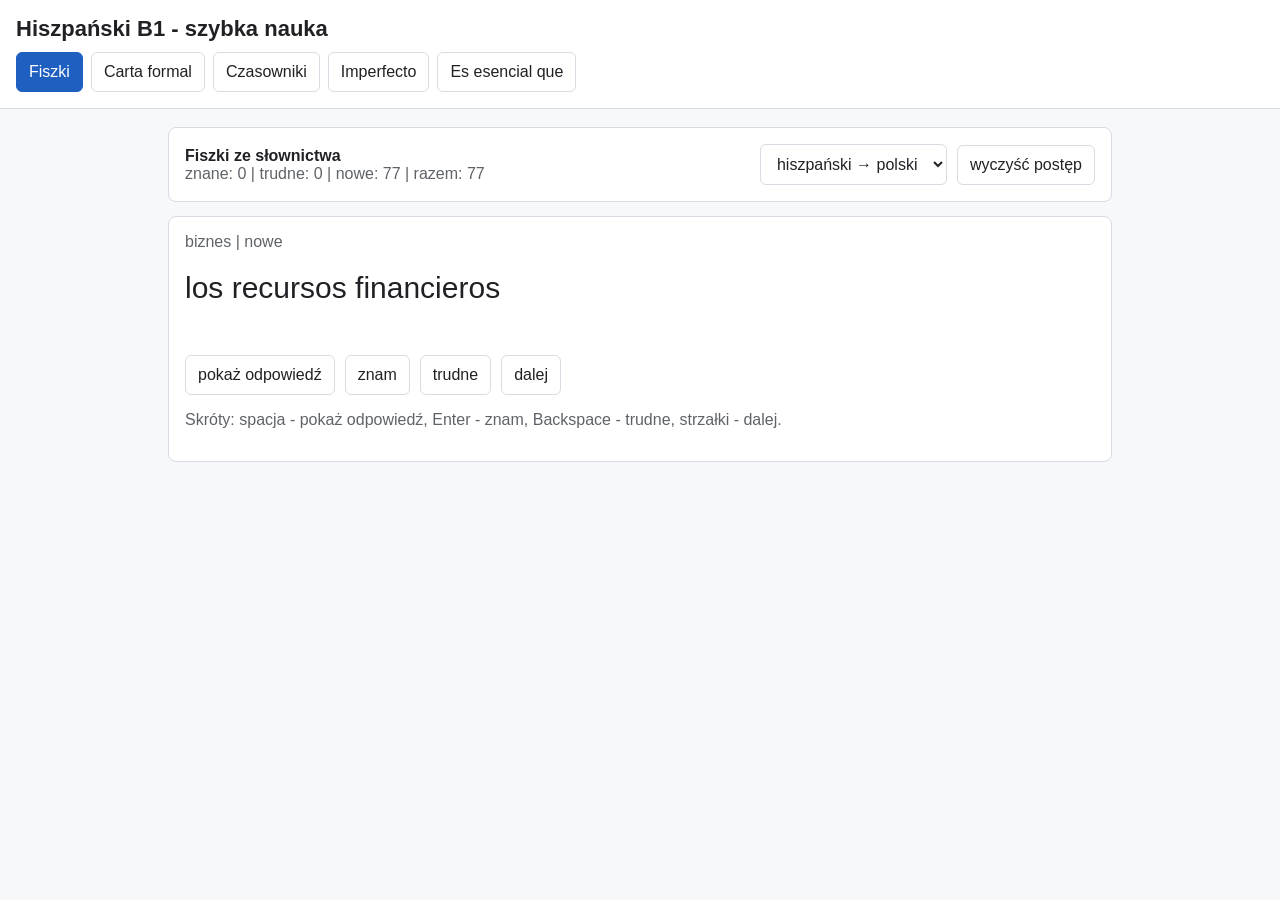
==== index.html @ cb94c02d "Add files via upload" ====
<!doctype html>
<html lang="pl">
<head>
  <meta charset="utf-8">
  <meta name="viewport" content="width=device-width, initial-scale=1">
  <title>Hiszpański B1 - nauka</title>
  <style>
    :root { color-scheme: light; --ink:#202124; --muted:#5f6368; --line:#d7dce2; --bg:#f7f8fa; --panel:#fff; --ok:#116b39; --bad:#9b1c1c; --accent:#1f5fbf; }
    * { box-sizing:border-box; }
    body { margin:0; font-family:Arial, sans-serif; color:var(--ink); background:var(--bg); }
    header { padding:16px; border-bottom:1px solid var(--line); background:var(--panel); position:sticky; top:0; z-index:2; }
    h1 { margin:0 0 10px; font-size:22px; }
    nav { display:flex; flex-wrap:wrap; gap:8px; }
    button, select { font:inherit; border:1px solid var(--line); background:#fff; color:var(--ink); border-radius:6px; padding:10px 12px; cursor:pointer; }
    button:hover { border-color:var(--accent); }
    button.active { background:var(--accent); border-color:var(--accent); color:#fff; }
    main { max-width:980px; margin:0 auto; padding:18px; }
    section { display:none; }
    section.active { display:block; }
    .box { background:var(--panel); border:1px solid var(--line); border-radius:8px; padding:16px; margin:0 0 14px; }
    .row { display:flex; flex-wrap:wrap; gap:10px; align-items:center; }
    .spread { display:flex; justify-content:space-between; gap:12px; align-items:center; }
    .muted { color:var(--muted); }
    .big { font-size:30px; line-height:1.25; margin:18px 0; }
    .answer { font-size:22px; color:var(--accent); min-height:30px; }
    .grid { display:grid; grid-template-columns:repeat(auto-fit,minmax(230px,1fr)); gap:12px; }
    .item { border:1px solid var(--line); border-radius:8px; padding:12px; background:#fff; }
    .item b { display:block; margin-bottom:6px; }
    .ok { color:var(--ok); font-weight:bold; }
    .bad { color:var(--bad); font-weight:bold; }
    .quiz-options { display:grid; gap:8px; margin:12px 0; }
    .quiz-options button { text-align:left; }
    table { width:100%; border-collapse:collapse; background:#fff; }
    th, td { border:1px solid var(--line); padding:9px; text-align:left; vertical-align:top; }
    th { background:#eef2f7; }
    input[type="text"] { width:100%; padding:11px; font:inherit; border:1px solid var(--line); border-radius:6px; }
    @media (max-width:600px) { main { padding:12px; } .big { font-size:24px; } .spread { display:block; } }
  </style>
</head>
<body>
  <header>
    <h1>Hiszpański B1 - szybka nauka</h1>
    <nav id="tabs"></nav>
  </header>

  <main>
    <section id="fiszki">
      <div class="box spread">
        <div>
          <b>Fiszki ze słownictwa</b>
          <div class="muted" id="flashStats"></div>
        </div>
        <div class="row">
          <select id="flashDirection">
            <option value="es-pl">hiszpański → polski</option>
            <option value="pl-es">polski → hiszpański</option>
          </select>
          <button id="resetFlash">wyczyść postęp</button>
        </div>
      </div>
      <div class="box">
        <div class="muted" id="flashTopic"></div>
        <div class="big" id="flashFront"></div>
        <div class="answer" id="flashBack"></div>
        <div class="row">
          <button id="showFlash">pokaż odpowiedź</button>
          <button id="knownFlash">znam</button>
          <button id="hardFlash">trudne</button>
          <button id="nextFlash">dalej</button>
        </div>
        <p class="muted">Skróty: spacja - pokaż odpowiedź, Enter - znam, Backspace - trudne, strzałki - dalej.</p>
      </div>
    </section>

    <section id="carta">
      <div class="box">
        <b>Carta formal</b>
        <p class="muted">Zwroty są podzielone według części listu. Najlepiej czytać je na głos i układać z nich własny list.</p>
      </div>
      <div id="letterPhrases" class="grid"></div>
    </section>

    <section id="czasowniki">
      <div class="box">
        <b>Czasowniki biznesowe</b>
        <p class="muted">Wpisz hiszpański czasownik do polskiego znaczenia albo po prostu przeglądaj listę.</p>
        <div class="row">
          <button id="verbNew">nowe pytanie</button>
          <button id="verbCheck">sprawdź</button>
        </div>
        <p id="verbPrompt" class="big"></p>
        <input id="verbInput" type="text" autocomplete="off" placeholder="wpisz po hiszpańsku">
        <p id="verbResult"></p>
      </div>
      <div id="verbList" class="grid"></div>
    </section>

    <section id="subjuntivo">
      <div class="box">
        <b>Imperfecto de subjuntivo</b>
        <p>Tworzenie: weź 3. osobę liczby mnogiej pretérito indefinido, odetnij <b>-ron</b> i dodaj końcówki.</p>
        <table>
          <tr><th>Typ</th><th>Końcówki</th><th>Przykład</th></tr>
          <tr><td>-ar</td><td>-ara, -aras, -ara, -áramos, -arais, -aran</td><td>aceptar → aceptara</td></tr>
          <tr><td>-er / -ir</td><td>-iera, -ieras, -iera, -iéramos, -ierais, -ieran</td><td>existir → existiera</td></tr>
          <tr><td>nieregularne</td><td>fuera, tuviera, pudiera, hubiera</td><td>ser/ir, tener, poder, haber</td></tr>
        </table>
      </div>
      <div class="box">
        <b>Mini-test</b>
        <p class="big" id="subQuestion"></p>
        <div class="quiz-options" id="subOptions"></div>
        <p id="subResult"></p>
        <button id="subNext">następne</button>
      </div>
    </section>

    <section id="esencial">
      <div class="box">
        <b>Zwroty typu „es esencial que...”</b>
        <p class="muted">Po tych zwrotach zwykle używasz subjuntivo, gdy mówisz o konkretnej osobie lub sytuacji.</p>
        <table>
          <tr><th>Zwrot</th><th>Znaczenie</th><th>Przykład</th></tr>
          <tr><td>Es fundamental que...</td><td>Kluczowe jest, aby...</td><td>Es fundamental que respetes los plazos.</td></tr>
          <tr><td>Es imprescindible que...</td><td>Niezbędne jest, aby...</td><td>Es imprescindible que enviemos el informe.</td></tr>
          <tr><td>Es esencial que...</td><td>Zasadnicze jest, aby...</td><td>Es esencial que escuches a la otra parte.</td></tr>
          <tr><td>Es conveniente que...</td><td>Wskazane jest, aby...</td><td>Es conveniente que compruebes la información.</td></tr>
          <tr><td>Es importante que...</td><td>Ważne jest, aby...</td><td>Es importante que te pongas en contacto.</td></tr>
          <tr><td>Es necesario que...</td><td>Konieczne jest, aby...</td><td>Es necesario que introduzcas tus datos.</td></tr>
        </table>
      </div>
      <div class="box">
        <b>Ćwiczenie</b>
        <p class="big" id="essQuestion"></p>
        <div class="quiz-options" id="essOptions"></div>
        <p id="essResult"></p>
        <button id="essNext">następne</button>
      </div>
    </section>
  </main>

  <script>
    const storeKey = "hiszpanski-b1-progress";
    const state = JSON.parse(localStorage.getItem(storeKey) || "{}");
    state.known ??= {};
    state.hard ??= {};
    state.scores ??= { subjuntivo: { ok: 0, all: 0 }, esencial: { ok: 0, all: 0 }, verbs: { ok: 0, all: 0 } };
    let flashIndex = 0, flashShown = false, verbCurrent = null, verbAnsweredOk = false, subCurrent = null, essCurrent = null;

    const tabs = [
      ["fiszki", "Fiszki"],
      ["carta", "Carta formal"],
      ["czasowniki", "Czasowniki"],
      ["subjuntivo", "Imperfecto"],
      ["esencial", "Es esencial que"]
    ];

    const vocab = [
      ["la acción", "akcja / udział", "finanse"], ["el banco", "bank", "finanse"], ["la bolsa", "giełda", "finanse"],
      ["la caja de ahorros", "kasa oszczędnościowa", "finanse"], ["el cambio", "wymiana walut / reszta", "finanse"],
      ["la cooperativa", "spółdzielnia", "finanse"], ["el crédito", "kredyt", "finanse"], ["la donación", "darowizna", "finanse"],
      ["la entidad de crédito", "instytucja kredytowa", "finanse"], ["la financiación", "finansowanie", "finanse"],
      ["el fondo de acciones", "fundusz akcyjny", "finanse"], ["el fondo de inversión", "fundusz inwestycyjny", "finanse"],
      ["la fundación", "fundacja", "finanse"], ["la herencia", "spadek", "finanse"], ["la inversión", "inwestycja", "finanse"],
      ["el microcrédito", "mikrokredyt", "finanse"], ["el patrocinio", "sponsoring / patronat", "finanse"],
      ["la plataforma de inversión", "platforma inwestycyjna", "finanse"], ["el préstamo", "pożyczka", "finanse"],
      ["la subvención", "dotacja / subwencja", "finanse"], ["el aval", "poręczenie / gwarancja", "bank"],
      ["el código BIC", "kod BIC", "bank"], ["el código IBAN", "kod IBAN", "bank"], ["la cuenta", "konto / rachunek", "bank"],
      ["la cuenta corriente", "rachunek bieżący", "bank"], ["el depósito", "depozyt / lokata", "bank"],
      ["el dividendo", "dywidenda", "bank"], ["el extracto de cuenta", "wyciąg z konta", "bank"],
      ["la garantía", "gwarancja", "bank"], ["el importe", "kwota / suma", "bank"], ["el interés", "odsetki / oprocentowanie", "bank"],
      ["la moneda", "waluta / moneta", "bank"], ["el número de cuenta", "numer konta", "bank"], ["el tipo de interés", "stopa procentowa", "bank"],
      ["la transacción comercial", "transakcja handlowa", "bank"], ["la transferencia bancaria", "przelew bankowy", "bank"],
      ["a corto plazo", "krótkoterminowo", "biznes"], ["a largo plazo", "długoterminowo", "biznes"],
      ["el acreedor", "wierzyciel", "biznes"], ["el balance", "bilans", "biznes"], ["los beneficios", "zyski / korzyści", "biznes"],
      ["el cálculo", "kalkulacja / obliczenie", "biznes"], ["el capital", "kapitał", "biznes"], ["la contabilidad", "księgowość", "biznes"],
      ["las cuentas anuales", "roczne sprawozdanie finansowe", "biznes"], ["la deuda", "dług", "biznes"],
      ["la facturación", "fakturowanie / obrót", "biznes"], ["las ganancias", "zyski / dochody", "biznes"],
      ["los gastos", "wydatki / koszty", "biznes"], ["la gestión financiera", "zarządzanie finansami", "biznes"],
      ["el impuesto", "podatek", "biznes"], ["los ingresos", "przychody / wpływy", "biznes"], ["las pérdidas", "straty", "biznes"],
      ["el plan de negocio", "biznesplan", "biznes"], ["el presupuesto", "budżet", "biznes"], ["los recursos financieros", "zasoby finansowe", "biznes"],
      ["el acuerdo", "porozumienie / umowa", "negocjacje"], ["el proveedor", "dostawca", "negocjacje"],
      ["el precio por unidad", "cena za sztukę", "negocjacje"], ["los plazos de entrega", "terminy dostawy", "negocjacje"],
      ["las condiciones de pago", "warunki płatności", "negocjacje"], ["el descuento", "zniżka / rabat", "negocjacje"],
      ["el pedido", "zamówienie", "negocjacje"], ["la mercancía", "towar", "negocjacje"], ["el rango", "ranga / stanowisko", "spotkania"],
      ["el estatus", "status / pozycja", "spotkania"], ["el intérprete", "tłumacz ustny", "spotkania"], ["burocrático", "biurokratyczny", "spotkania"],
      ["interrumpir", "przerywać", "spotkania"], ["la plantilla", "zespół pracowników", "firma"], ["la sucursal", "oddział firmy", "firma"],
      ["el atuendo", "strój", "firma"], ["la jerarquía", "hierarchia", "firma"], ["la maquinaria", "maszyny", "firma"],
      ["trato hecho", "umowa stoi", "zwroty"], ["estar al día", "być na bieżąco", "zwroty"], ["esto no me convence", "to mnie nie przekonuje", "zwroty"]
    ];

    const letter = {
      "Saludos": [
        ["Estimado/a Sr./Sra. [Apellido]:", "Szanowny Panie / Szanowna Pani..."],
        ["A la atención del Director de Finanzas:", "Do wiadomości Dyrektora Finansowego..."],
        ["Muy señor mío / Muy señora mía:", "Bardzo formalne rozpoczęcie"]
      ],
      "Motivo": [
        ["Nos dirigimos a usted con el fin de...", "Zwracamy się w celu..."],
        ["Le escribo para solicitar información sobre...", "Piszę, aby poprosić o informacje o..."],
        ["En respuesta a su carta del...", "W odpowiedzi na Państwa list z..."],
        ["El motivo de esta carta es presentar nuestro plan de negocio...", "Powodem listu jest przedstawienie biznesplanu..."]
      ],
      "Cuerpo": [
        ["Estamos interesados en invertir en su plataforma...", "Jesteśmy zainteresowani inwestowaniem w Państwa platformę..."],
        ["Les informamos que el tipo de interés ha cambiado...", "Informujemy, że stopa procentowa uległa zmianie..."],
        ["Adjuntamos el balance general y las cuentas anuales...", "Załączamy bilans i roczne sprawozdanie..."],
        ["Quisiéramos solicitar un préstamo a largo plazo...", "Chcielibyśmy wnioskować o pożyczkę długoterminową..."]
      ],
      "Peticiones": [
        ["Agradecemos de antemano su atención y tiempo.", "Z góry dziękujemy za uwagę i czas."],
        ["Le ruego que me envíe el extracto de cuenta lo antes posible.", "Proszę o szybkie przesłanie wyciągu z konta."],
        ["Quedamos a su entera disposición para cualquier aclaración.", "Pozostajemy do dyspozycji w razie pytań."]
      ],
      "Despedidas": [
        ["Atentamente,", "Z poważaniem,"],
        ["Le saluda atentamente,", "Z poważaniem, bardziej osobiste"],
        ["Reciba un cordial saludo,", "Serdeczne formalne pozdrowienie"]
      ]
    };

    const verbs = [
      ["administrar", "zarządzać"], ["organizar", "organizować"], ["gestionar", "załatwiać / zarządzać"],
      ["dirigir", "kierować"], ["planificar", "planować"], ["controlar", "kontrolować"], ["coordinar", "koordynować"],
      ["desarrollar", "rozwijać"], ["mejorar", "poprawiać"], ["solucionar", "rozwiązywać"], ["resolver", "rozwiązywać"],
      ["negociar", "negocjować"], ["vender", "sprzedawać"], ["comprar", "kupować"], ["firmar", "podpisywać"],
      ["acordar", "uzgadniać"], ["ofrecer", "oferować"], ["aceptar", "akceptować"], ["rechazar", "odrzucać"],
      ["discutir", "dyskutować / kłócić się"], ["pactar", "zawierać układ"], ["invertir", "inwestować"],
      ["financiar", "finansować"], ["facturar", "fakturować / osiągać obrót"], ["pagar", "płacić"], ["cobrar", "pobierać opłatę"],
      ["calcular", "obliczać"], ["presupuestar", "ujmować w budżecie"], ["gastar", "wydawać"], ["ganar", "zarabiać / zyskiwać"],
      ["perder", "tracić"], ["comunicar", "komunikować"], ["informar", "informować"], ["solicitar", "wnioskować / prosić formalnie"],
      ["presentar", "prezentować"], ["atender", "obsługiwać / zajmować się"], ["colaborar", "współpracować"],
      ["contactar", "kontaktować się"], ["convocar", "zwoływać"], ["avisar", "powiadamiać"], ["proponer", "proponować"],
      ["trabajar", "pracować"], ["cumplir", "spełniać / dotrzymywać"], ["entregar", "dostarczać"], ["enviar", "wysyłać"],
      ["remitir", "wysyłać formalnie"], ["recibir", "otrzymywać"], ["adjuntar", "załączać"], ["archivar", "archiwizować"],
      ["revisar", "sprawdzać"], ["aprobar", "zatwierdzać"], ["encargarse de", "zajmować się"]
    ];

    const subQuiz = [
      ["Me sorprendió que ellos ______ tan hospitalarios.", ["eran", "fueran", "son"], 1],
      ["Esperé que me ______ la documentación.", ["envían", "enviaran", "enviaban"], 1],
      ["Era importante que nosotros ______ más tiempo.", ["tuviéramos", "tenemos", "tendríamos"], 0],
      ["Me molestaba que mis vecinos ______ ruido por la noche.", ["hacen", "hicieran", "harán"], 1],
      ["Ojalá yo ______ en México.", ["nacía", "naciera", "nazco"], 1],
      ["Deseaba que mis compañeros ______ en mí.", ["confiaran", "confían", "confiaron"], 0],
      ["Me molestó que mi vecino ______ la música tan alta anoche.", ["escuchara", "escuche", "escuchaba"], 0],
      ["No me gustó que el jefe ______ de la sala.", ["salga", "saliera", "salió"], 1],
      ["Me pareció muy bien que ______ una cita con el gerente.", ["proponen", "propusieran", "propondrían"], 1],
      ["Nunca pensé que los clientes le ______ tanta importancia.", ["dieran", "darían", "den"], 0]
    ];

    const essQuiz = [
      ["Es esencial que tú ______ a la otra parte.", ["escuchas", "escuchar", "escuches"], 2],
      ["Es necesario que ______ tus datos online.", ["introduces", "introduzcas", "introducir"], 1],
      ["Es importante que ______ la información antes de enviarla.", ["compruebes", "compruebas", "comprobarás"], 0],
      ["Lo mejor es que ______ en contacto con Ana María.", ["te pongas", "te pones", "ponerte"], 0],
      ["Es esencial que ______ el código correcto.", ["utilizas", "utilices", "utilizarás"], 1],
      ["Deseamos que el curso ______ de tu agrado.", ["es", "sea", "será"], 1],
      ["No pienso que ______ una persona dura.", ["soy", "eres", "sea"], 2],
      ["Lo mejor es que te ______ a nuestra agencia.", ["diriges", "dirigir", "dirijas"], 2]
    ];

    function save() { localStorage.setItem(storeKey, JSON.stringify(state)); }
    function pick(arr) { return arr[Math.floor(Math.random() * arr.length)]; }
    function norm(txt) { return txt.trim().toLowerCase().normalize("NFD").replace(/[\u0300-\u036f]/g, ""); }

    function activate(id) {
      document.querySelectorAll("section").forEach(s => s.classList.toggle("active", s.id === id));
      document.querySelectorAll("nav button").forEach(b => b.classList.toggle("active", b.dataset.tab === id));
      state.lastTab = id; save();
    }

    function renderTabs() {
      const nav = document.getElementById("tabs");
      tabs.forEach(([id, label]) => {
        const btn = document.createElement("button");
        btn.textContent = label;
        btn.dataset.tab = id;
        btn.onclick = () => activate(id);
        nav.appendChild(btn);
      });
      activate(state.lastTab || "fiszki");
    }

    function updateFlashStats() {
      const known = Object.keys(state.known).length;
      const hard = Object.keys(state.hard).length;
      const left = Math.max(vocab.length - known - hard, 0);
      document.getElementById("flashStats").textContent = `znane: ${known} | trudne: ${hard} | nowe: ${left} | razem: ${vocab.length}`;
    }

    function nextFlash(preferHard = true) {
      const hardIds = Object.keys(state.hard).map(Number);
      const newIds = vocab.map((_, i) => i).filter(i => !state.known[i] && !state.hard[i]);
      if (preferHard && hardIds.length && Math.random() < 0.7) {
        flashIndex = pick(hardIds);
      } else if (newIds.length) {
        flashIndex = pick(newIds);
      } else if (hardIds.length) {
        flashIndex = pick(hardIds);
      } else {
        flashIndex = Math.floor(Math.random() * vocab.length);
      }
      flashShown = false;
      renderFlash();
    }

    function renderFlash() {
      const dir = document.getElementById("flashDirection").value;
      const [es, pl, topic] = vocab[flashIndex];
      const status = state.known[flashIndex] ? "znane" : state.hard[flashIndex] ? "trudne" : "nowe";
      document.getElementById("flashTopic").textContent = `${topic} | ${status}`;
      document.getElementById("flashFront").textContent = dir === "es-pl" ? es : pl;
      document.getElementById("flashBack").textContent = flashShown ? (dir === "es-pl" ? pl : es) : "";
      updateFlashStats();
    }

    function renderLetter() {
      const wrap = document.getElementById("letterPhrases");
      Object.entries(letter).forEach(([title, rows]) => {
        const box = document.createElement("div");
        box.className = "item";
        box.innerHTML = `<b>${title}</b>` + rows.map(r => `<p><b>${r[0]}</b><span class="muted">${r[1]}</span></p>`).join("");
        wrap.appendChild(box);
      });
    }

    function newVerb() {
      verbCurrent = pick(verbs);
      verbAnsweredOk = false;
      document.getElementById("verbPrompt").textContent = verbCurrent[1];
      document.getElementById("verbInput").value = "";
      document.getElementById("verbResult").textContent = "";
      document.getElementById("verbInput").focus();
    }

    function checkVerb() {
      const ok = norm(document.getElementById("verbInput").value) === norm(verbCurrent[0]);
      state.scores.verbs.all++;
      if (ok) state.scores.verbs.ok++;
      verbAnsweredOk = ok;
      document.getElementById("verbResult").innerHTML = ok ? `<span class="ok">dobrze</span>` : `<span class="bad">nie tym razem</span> - poprawnie: <b>${verbCurrent[0]}</b>`;
      save();
    }

    function renderVerbs() {
      document.getElementById("verbList").innerHTML = verbs.map(v => `<div class="item"><b>${v[0]}</b><span class="muted">${v[1]}</span></div>`).join("");
      newVerb();
    }

    function renderQuiz(target, data, scoreName) {
      const current = pick(data);
      if (scoreName === "subjuntivo") subCurrent = current; else essCurrent = current;
      document.getElementById(target + "Question").textContent = current[0];
      document.getElementById(target + "Result").textContent = "";
      const options = document.getElementById(target + "Options");
      options.innerHTML = "";
      current[1].forEach((txt, i) => {
        const btn = document.createElement("button");
        btn.textContent = txt;
        btn.onclick = () => answerQuiz(target, scoreName, current, i);
        options.appendChild(btn);
      });
    }

    function answerQuiz(target, scoreName, current, i) {
          const ok = i === current[2];
          state.scores[scoreName].all++;
          if (ok) state.scores[scoreName].ok++;
          document.getElementById(target + "Result").innerHTML = ok
            ? `<span class="ok">dobrze</span> (${state.scores[scoreName].ok}/${state.scores[scoreName].all})`
            : `<span class="bad">źle</span> - poprawnie: <b>${current[1][current[2]]}</b> (${state.scores[scoreName].ok}/${state.scores[scoreName].all})`;
          save();
    }

    document.getElementById("showFlash").onclick = () => { flashShown = true; renderFlash(); };
    document.getElementById("knownFlash").onclick = () => { state.known[flashIndex] = true; delete state.hard[flashIndex]; save(); nextFlash(); };
    document.getElementById("hardFlash").onclick = () => { state.hard[flashIndex] = true; delete state.known[flashIndex]; save(); nextFlash(false); };
    document.getElementById("nextFlash").onclick = () => nextFlash();
    document.getElementById("flashDirection").onchange = renderFlash;
    document.getElementById("resetFlash").onclick = () => { state.known = {}; state.hard = {}; save(); renderFlash(); };
    document.addEventListener("keydown", e => {
      if (document.querySelector("section.active")?.id !== "fiszki") return;
      if (["INPUT", "TEXTAREA", "SELECT"].includes(document.activeElement?.tagName)) return;
      if (e.key === " ") { e.preventDefault(); flashShown = true; renderFlash(); }
      if (e.key === "Enter") { e.preventDefault(); state.known[flashIndex] = true; delete state.hard[flashIndex]; save(); nextFlash(); }
      if (e.key === "Backspace") { e.preventDefault(); state.hard[flashIndex] = true; delete state.known[flashIndex]; save(); nextFlash(false); }
      if (e.key === "ArrowRight" || e.key === "ArrowLeft" || e.key === "ArrowUp" || e.key === "ArrowDown") { e.preventDefault(); nextFlash(); }
    });
    document.getElementById("verbNew").onclick = newVerb;
    document.getElementById("verbCheck").onclick = checkVerb;
    document.getElementById("verbInput").onkeydown = e => {
      if (e.key !== "Enter") return;
      e.preventDefault();
      if (verbAnsweredOk) newVerb(); else checkVerb();
    };
    document.addEventListener("keydown", e => {
      if (["INPUT", "TEXTAREA", "SELECT"].includes(document.activeElement?.tagName)) return;
      const active = document.querySelector("section.active")?.id;
      if (active === "czasowniki" && e.key === "Enter") { e.preventDefault(); verbAnsweredOk ? newVerb() : checkVerb(); }
      if (active === "subjuntivo") {
        if (["1", "2", "3"].includes(e.key)) { e.preventDefault(); answerQuiz("sub", "subjuntivo", subCurrent, Number(e.key) - 1); }
        if (e.key === "Enter" || e.key.startsWith("Arrow")) { e.preventDefault(); renderQuiz("sub", subQuiz, "subjuntivo"); }
      }
      if (active === "esencial") {
        if (["1", "2", "3"].includes(e.key)) { e.preventDefault(); answerQuiz("ess", "esencial", essCurrent, Number(e.key) - 1); }
        if (e.key === "Enter" || e.key.startsWith("Arrow")) { e.preventDefault(); renderQuiz("ess", essQuiz, "esencial"); }
      }
    });
    document.getElementById("subNext").onclick = () => renderQuiz("sub", subQuiz, "subjuntivo");
    document.getElementById("essNext").onclick = () => renderQuiz("ess", essQuiz, "esencial");

    renderTabs();
    renderLetter();
    renderVerbs();
    nextFlash(false);
    renderQuiz("sub", subQuiz, "subjuntivo");
    renderQuiz("ess", essQuiz, "esencial");
  </script>
</body>
</html>
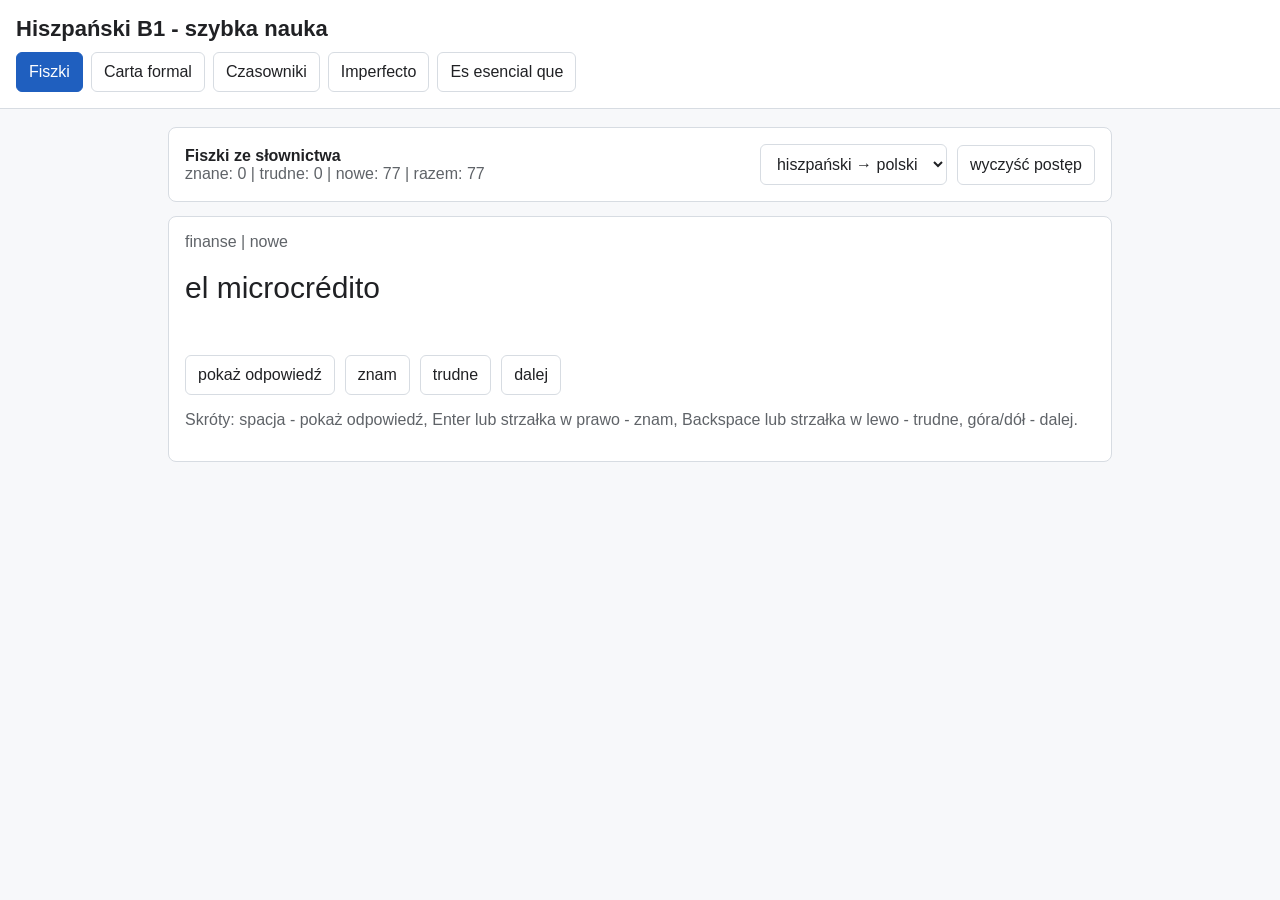
==== commit b9edc236: "Update keyboard shortcuts and verb handling logic" ====
--- a/index.html
+++ b/index.html
@@ -68,7 +68,7 @@
           <button id="hardFlash">trudne</button>
           <button id="nextFlash">dalej</button>
         </div>
-        <p class="muted">Skróty: spacja - pokaż odpowiedź, Enter - znam, Backspace - trudne, strzałki - dalej.</p>
+        <p class="muted">Skróty: spacja - pokaż odpowiedź, Enter lub strzałka w prawo - znam, Backspace lub strzałka w lewo - trudne, góra/dół - dalej.</p>
       </div>
     </section>
 
@@ -145,7 +145,7 @@
     state.known ??= {};
     state.hard ??= {};
     state.scores ??= { subjuntivo: { ok: 0, all: 0 }, esencial: { ok: 0, all: 0 }, verbs: { ok: 0, all: 0 } };
-    let flashIndex = 0, flashShown = false, verbCurrent = null, verbAnsweredOk = false, subCurrent = null, essCurrent = null;
+    let flashIndex = 0, flashShown = false, verbCurrent = null, verbDirection = "pl-es", verbAnsweredOk = false, subCurrent = null, essCurrent = null;
 
     const tabs = [
       ["fiszki", "Fiszki"],
@@ -327,19 +327,30 @@
 
     function newVerb() {
       verbCurrent = pick(verbs);
+      verbDirection = Math.random() < 0.5 ? "pl-es" : "es-pl";
       verbAnsweredOk = false;
-      document.getElementById("verbPrompt").textContent = verbCurrent[1];
+      document.getElementById("verbPrompt").textContent = verbDirection === "pl-es" ? verbCurrent[1] : verbCurrent[0];
       document.getElementById("verbInput").value = "";
+      document.getElementById("verbInput").placeholder = verbDirection === "pl-es" ? "wpisz po hiszpańsku" : "wpisz po polsku";
       document.getElementById("verbResult").textContent = "";
       document.getElementById("verbInput").focus();
     }
 
+    function matchesAnswer(input, answer) {
+      const value = norm(input);
+      return answer.split("/").some(part => {
+        const expected = norm(part);
+        return value === expected || value.includes(expected) || expected.includes(value);
+      });
+    }
+
     function checkVerb() {
-      const ok = norm(document.getElementById("verbInput").value) === norm(verbCurrent[0]);
+      const expected = verbDirection === "pl-es" ? verbCurrent[0] : verbCurrent[1];
+      const ok = matchesAnswer(document.getElementById("verbInput").value, expected);
       state.scores.verbs.all++;
       if (ok) state.scores.verbs.ok++;
       verbAnsweredOk = ok;
-      document.getElementById("verbResult").innerHTML = ok ? `<span class="ok">dobrze</span>` : `<span class="bad">nie tym razem</span> - poprawnie: <b>${verbCurrent[0]}</b>`;
+      document.getElementById("verbResult").innerHTML = ok ? `<span class="ok">dobrze</span>` : `<span class="bad">nie tym razem</span> - poprawnie: <b>${expected}</b>`;
       save();
     }
 
@@ -383,9 +394,9 @@
       if (document.querySelector("section.active")?.id !== "fiszki") return;
       if (["INPUT", "TEXTAREA", "SELECT"].includes(document.activeElement?.tagName)) return;
       if (e.key === " ") { e.preventDefault(); flashShown = true; renderFlash(); }
-      if (e.key === "Enter") { e.preventDefault(); state.known[flashIndex] = true; delete state.hard[flashIndex]; save(); nextFlash(); }
-      if (e.key === "Backspace") { e.preventDefault(); state.hard[flashIndex] = true; delete state.known[flashIndex]; save(); nextFlash(false); }
-      if (e.key === "ArrowRight" || e.key === "ArrowLeft" || e.key === "ArrowUp" || e.key === "ArrowDown") { e.preventDefault(); nextFlash(); }
+      if (e.key === "Enter" || e.key === "ArrowRight") { e.preventDefault(); state.known[flashIndex] = true; delete state.hard[flashIndex]; save(); nextFlash(); }
+      if (e.key === "Backspace" || e.key === "ArrowLeft") { e.preventDefault(); state.hard[flashIndex] = true; delete state.known[flashIndex]; save(); nextFlash(false); }
+      if (e.key === "ArrowUp" || e.key === "ArrowDown") { e.preventDefault(); nextFlash(); }
     });
     document.getElementById("verbNew").onclick = newVerb;
     document.getElementById("verbCheck").onclick = checkVerb;
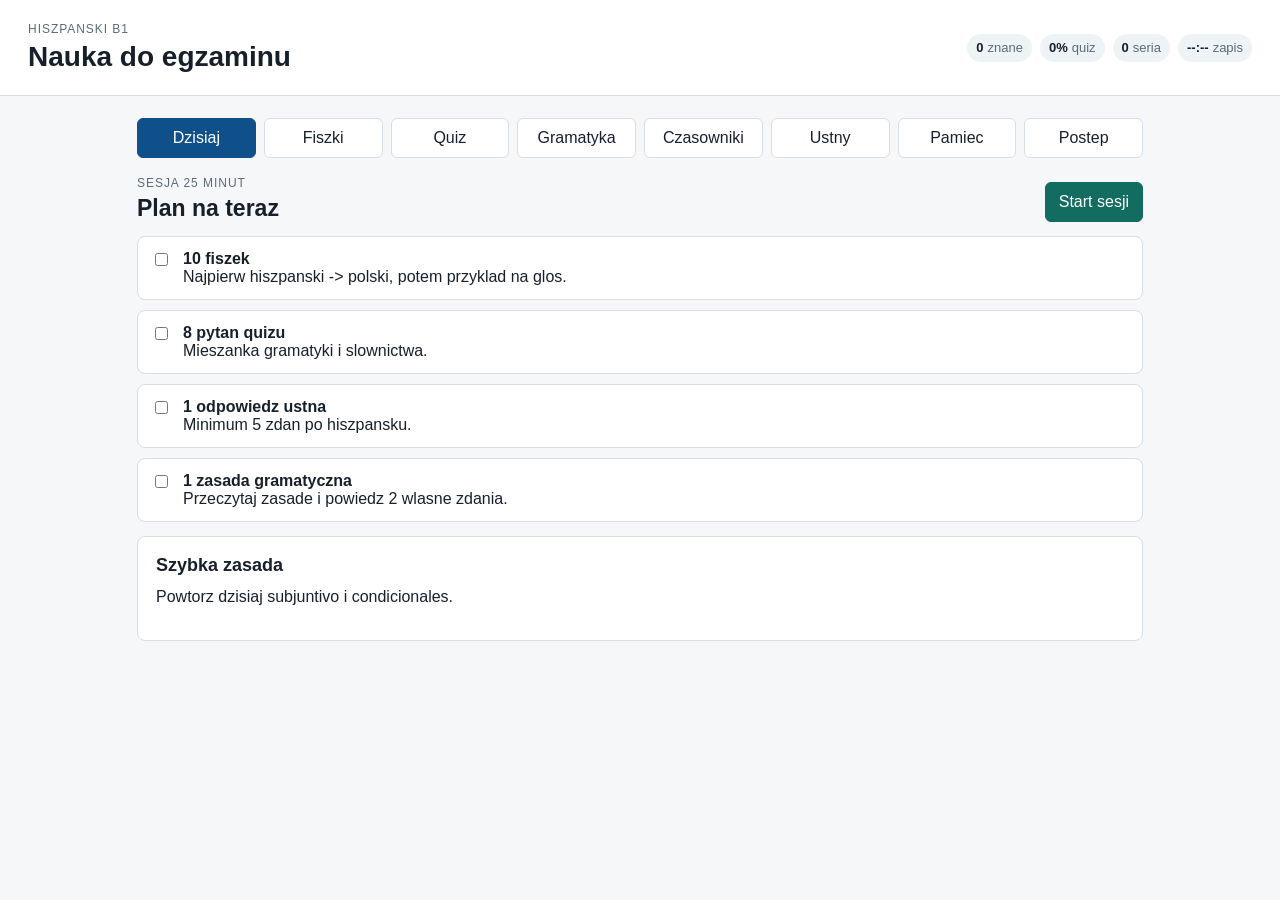
==== commit 67ba42ca: "Rename nauka-egzamin.html to index.html" ====
--- a/index.html
+++ b/index.html
@@ -3,430 +3,228 @@
 <head>
   <meta charset="utf-8">
   <meta name="viewport" content="width=device-width, initial-scale=1">
-  <title>Hiszpański B1 - nauka</title>
-  <style>
-    :root { color-scheme: light; --ink:#202124; --muted:#5f6368; --line:#d7dce2; --bg:#f7f8fa; --panel:#fff; --ok:#116b39; --bad:#9b1c1c; --accent:#1f5fbf; }
-    * { box-sizing:border-box; }
-    body { margin:0; font-family:Arial, sans-serif; color:var(--ink); background:var(--bg); }
-    header { padding:16px; border-bottom:1px solid var(--line); background:var(--panel); position:sticky; top:0; z-index:2; }
-    h1 { margin:0 0 10px; font-size:22px; }
-    nav { display:flex; flex-wrap:wrap; gap:8px; }
-    button, select { font:inherit; border:1px solid var(--line); background:#fff; color:var(--ink); border-radius:6px; padding:10px 12px; cursor:pointer; }
-    button:hover { border-color:var(--accent); }
-    button.active { background:var(--accent); border-color:var(--accent); color:#fff; }
-    main { max-width:980px; margin:0 auto; padding:18px; }
-    section { display:none; }
-    section.active { display:block; }
-    .box { background:var(--panel); border:1px solid var(--line); border-radius:8px; padding:16px; margin:0 0 14px; }
-    .row { display:flex; flex-wrap:wrap; gap:10px; align-items:center; }
-    .spread { display:flex; justify-content:space-between; gap:12px; align-items:center; }
-    .muted { color:var(--muted); }
-    .big { font-size:30px; line-height:1.25; margin:18px 0; }
-    .answer { font-size:22px; color:var(--accent); min-height:30px; }
-    .grid { display:grid; grid-template-columns:repeat(auto-fit,minmax(230px,1fr)); gap:12px; }
-    .item { border:1px solid var(--line); border-radius:8px; padding:12px; background:#fff; }
-    .item b { display:block; margin-bottom:6px; }
-    .ok { color:var(--ok); font-weight:bold; }
-    .bad { color:var(--bad); font-weight:bold; }
-    .quiz-options { display:grid; gap:8px; margin:12px 0; }
-    .quiz-options button { text-align:left; }
-    table { width:100%; border-collapse:collapse; background:#fff; }
-    th, td { border:1px solid var(--line); padding:9px; text-align:left; vertical-align:top; }
-    th { background:#eef2f7; }
-    input[type="text"] { width:100%; padding:11px; font:inherit; border:1px solid var(--line); border-radius:6px; }
-    @media (max-width:600px) { main { padding:12px; } .big { font-size:24px; } .spread { display:block; } }
-  </style>
+  <title>Hiszpanski B1 - nauka do egzaminu</title>
+  <link rel="stylesheet" href="./study-app.css">
 </head>
 <body>
-  <header>
-    <h1>Hiszpański B1 - szybka nauka</h1>
-    <nav id="tabs"></nav>
+  <header class="topbar">
+    <div>
+      <p class="eyebrow">Hiszpanski B1</p>
+      <h1>Nauka do egzaminu</h1>
+    </div>
+    <div class="stats" aria-label="Postep">
+      <span><strong id="statKnown">0</strong> znane</span>
+      <span><strong id="statScore">0%</strong> quiz</span>
+      <span><strong id="statStreak">0</strong> seria</span>
+      <span><strong id="statSaved">--:--</strong> zapis</span>
+    </div>
   </header>
 
-  <main>
-    <section id="fiszki">
-      <div class="box spread">
-        <div>
-          <b>Fiszki ze słownictwa</b>
-          <div class="muted" id="flashStats"></div>
-        </div>
-        <div class="row">
-          <select id="flashDirection">
-            <option value="es-pl">hiszpański → polski</option>
-            <option value="pl-es">polski → hiszpański</option>
+  <main class="layout">
+    <nav class="tabs" aria-label="Tryby nauki">
+      <button class="tab active" data-view="today">Dzisiaj</button>
+      <button class="tab" data-view="flashcards">Fiszki</button>
+      <button class="tab" data-view="quiz">Quiz</button>
+      <button class="tab" data-view="grammar">Gramatyka</button>
+      <button class="tab" data-view="verbs">Czasowniki</button>
+      <button class="tab" data-view="oral">Ustny</button>
+      <button class="tab" data-view="memory">Pamiec</button>
+      <button class="tab" data-view="progress">Postep</button>
+    </nav>
+
+    <section id="today" class="view active" aria-labelledby="todayTitle">
+      <div class="section-head">
+        <div>
+          <p class="eyebrow">Sesja 25 minut</p>
+          <h2 id="todayTitle">Plan na teraz</h2>
+        </div>
+        <button id="startSessionBtn" class="primary">Start sesji</button>
+      </div>
+      <div id="todayPlan" class="task-list"></div>
+      <div class="panel">
+        <h3>Szybka zasada</h3>
+        <p id="dailyRule"></p>
+      </div>
+    </section>
+
+    <section id="flashcards" class="view" aria-labelledby="flashcardsTitle">
+      <div class="section-head">
+        <div>
+          <p class="eyebrow">Aktywne przypominanie</p>
+          <h2 id="flashcardsTitle">Fiszki</h2>
+        </div>
+        <select id="topicFilter" aria-label="Temat fiszek"></select>
+      </div>
+      <article class="flashcard" id="flashcard" tabindex="0">
+        <p id="cardTopic" class="pill"></p>
+        <h3 id="cardFront"></h3>
+        <p id="cardBack" class="answer hidden"></p>
+        <p id="cardExample" class="example hidden"></p>
+      </article>
+      <div class="actions">
+        <button id="showCardBtn">Pokaz odpowiedz</button>
+        <button id="saveCardMemoryBtn">Do pamieci</button>
+        <button id="againCardBtn">Jeszcze raz</button>
+        <button id="knownCardBtn" class="primary">Umiem</button>
+      </div>
+    </section>
+
+    <section id="quiz" class="view" aria-labelledby="quizTitle">
+      <div class="section-head">
+        <div>
+          <p class="eyebrow">Test jak na egzaminie</p>
+          <h2 id="quizTitle">Quiz mieszany</h2>
+        </div>
+        <button id="newQuizBtn">Nowe pytanie</button>
+      </div>
+      <div class="quiz-box">
+        <p id="quizKind" class="pill"></p>
+        <h3 id="quizQuestion"></h3>
+        <div id="quizOptions" class="options"></div>
+        <div id="gapBox" class="gap-box hidden">
+          <input id="gapInput" type="text" autocomplete="off" placeholder="Wpisz odpowiedz">
+          <button id="checkGapBtn" class="primary">Sprawdz</button>
+        </div>
+        <button id="saveQuizMemoryBtn" class="hidden">Dodaj pytanie do pamieci</button>
+        <p id="quizFeedback" class="feedback" aria-live="polite"></p>
+      </div>
+    </section>
+
+    <section id="grammar" class="view" aria-labelledby="grammarTitle">
+      <div class="section-head">
+        <div>
+          <p class="eyebrow">Zasady i przyklady</p>
+          <h2 id="grammarTitle">Gramatyka</h2>
+        </div>
+        <select id="grammarSelect" aria-label="Temat gramatyczny"></select>
+      </div>
+      <article id="grammarPanel" class="panel"></article>
+    </section>
+
+    <section id="verbs" class="view" aria-labelledby="verbsTitle">
+      <div class="section-head">
+        <div>
+          <p class="eyebrow">Formy B1</p>
+          <h2 id="verbsTitle">Czasowniki</h2>
+        </div>
+        <select id="verbFilter" aria-label="Typ czasownika"></select>
+      </div>
+      <article class="flashcard" id="verbCard">
+        <p id="verbCategory" class="pill"></p>
+        <h3 id="verbInfinitive"></h3>
+        <p id="verbMeaning" class="answer"></p>
+        <div id="verbForms" class="verb-forms hidden"></div>
+        <p id="verbExample" class="example hidden"></p>
+      </article>
+      <div class="actions">
+        <button id="showVerbBtn">Pokaz formy</button>
+        <button id="saveVerbMemoryBtn">Do pamieci</button>
+        <button id="nextVerbBtn">Nastepny</button>
+        <button id="knownVerbBtn" class="primary">Umiem</button>
+      </div>
+      <div class="quiz-box helper-panel">
+        <p id="verbDrillKind" class="pill"></p>
+        <h3 id="verbDrillQuestion"></h3>
+        <div class="gap-box">
+          <input id="verbDrillInput" type="text" autocomplete="off" placeholder="Wpisz forme">
+          <button id="checkVerbDrillBtn" class="primary">Sprawdz</button>
+        </div>
+        <p id="verbDrillFeedback" class="feedback"></p>
+      </div>
+    </section>
+
+    <section id="oral" class="view" aria-labelledby="oralTitle">
+      <div class="section-head">
+        <div>
+          <p class="eyebrow">Egzamin ustny</p>
+          <h2 id="oralTitle">Mowienie</h2>
+        </div>
+        <button id="newPromptBtn">Losuj temat</button>
+      </div>
+      <div class="panel">
+        <p id="oralTopic" class="pill"></p>
+        <h3 id="oralPrompt"></h3>
+        <textarea id="oralNotes" rows="7" placeholder="Napisz albo wklej swoja odpowiedz po hiszpansku..."></textarea>
+        <div class="actions">
+          <button id="saveOralBtn" class="primary">Zapisz notatke</button>
+          <button id="saidOralBtn">Powiedziane na glos</button>
+          <button id="showModelBtn">Pokaz model</button>
+        </div>
+        <p id="oralModel" class="model hidden"></p>
+      </div>
+      <div class="panel helper-panel">
+        <h3>Zwroty pod reka</h3>
+        <div id="oralPhrases" class="phrase-list"></div>
+      </div>
+    </section>
+
+    <section id="memory" class="view" aria-labelledby="memoryTitle">
+      <div class="section-head">
+        <div>
+          <p class="eyebrow">Twoja wbudowana pamiec</p>
+          <h2 id="memoryTitle">Pamiec do powtorek</h2>
+        </div>
+        <button id="exportMemoryBtn">Eksportuj tekst</button>
+      </div>
+      <div class="grid">
+        <div class="panel">
+          <h3>Dodaj rzecz do zapamietania</h3>
+          <select id="memoryType" aria-label="Typ wpisu pamieci">
+            <option value="blad">blad</option>
+            <option value="slowo">slowo</option>
+            <option value="zdanie">zdanie</option>
+            <option value="ustny">ustny</option>
+            <option value="gramatyka">gramatyka</option>
           </select>
-          <button id="resetFlash">wyczyść postęp</button>
-        </div>
-      </div>
-      <div class="box">
-        <div class="muted" id="flashTopic"></div>
-        <div class="big" id="flashFront"></div>
-        <div class="answer" id="flashBack"></div>
-        <div class="row">
-          <button id="showFlash">pokaż odpowiedź</button>
-          <button id="knownFlash">znam</button>
-          <button id="hardFlash">trudne</button>
-          <button id="nextFlash">dalej</button>
-        </div>
-        <p class="muted">Skróty: spacja - pokaż odpowiedź, Enter lub strzałka w prawo - znam, Backspace lub strzałka w lewo - trudne, góra/dół - dalej.</p>
-      </div>
-    </section>
-
-    <section id="carta">
-      <div class="box">
-        <b>Carta formal</b>
-        <p class="muted">Zwroty są podzielone według części listu. Najlepiej czytać je na głos i układać z nich własny list.</p>
-      </div>
-      <div id="letterPhrases" class="grid"></div>
-    </section>
-
-    <section id="czasowniki">
-      <div class="box">
-        <b>Czasowniki biznesowe</b>
-        <p class="muted">Wpisz hiszpański czasownik do polskiego znaczenia albo po prostu przeglądaj listę.</p>
-        <div class="row">
-          <button id="verbNew">nowe pytanie</button>
-          <button id="verbCheck">sprawdź</button>
-        </div>
-        <p id="verbPrompt" class="big"></p>
-        <input id="verbInput" type="text" autocomplete="off" placeholder="wpisz po hiszpańsku">
-        <p id="verbResult"></p>
-      </div>
-      <div id="verbList" class="grid"></div>
-    </section>
-
-    <section id="subjuntivo">
-      <div class="box">
-        <b>Imperfecto de subjuntivo</b>
-        <p>Tworzenie: weź 3. osobę liczby mnogiej pretérito indefinido, odetnij <b>-ron</b> i dodaj końcówki.</p>
-        <table>
-          <tr><th>Typ</th><th>Końcówki</th><th>Przykład</th></tr>
-          <tr><td>-ar</td><td>-ara, -aras, -ara, -áramos, -arais, -aran</td><td>aceptar → aceptara</td></tr>
-          <tr><td>-er / -ir</td><td>-iera, -ieras, -iera, -iéramos, -ierais, -ieran</td><td>existir → existiera</td></tr>
-          <tr><td>nieregularne</td><td>fuera, tuviera, pudiera, hubiera</td><td>ser/ir, tener, poder, haber</td></tr>
-        </table>
-      </div>
-      <div class="box">
-        <b>Mini-test</b>
-        <p class="big" id="subQuestion"></p>
-        <div class="quiz-options" id="subOptions"></div>
-        <p id="subResult"></p>
-        <button id="subNext">następne</button>
-      </div>
-    </section>
-
-    <section id="esencial">
-      <div class="box">
-        <b>Zwroty typu „es esencial que...”</b>
-        <p class="muted">Po tych zwrotach zwykle używasz subjuntivo, gdy mówisz o konkretnej osobie lub sytuacji.</p>
-        <table>
-          <tr><th>Zwrot</th><th>Znaczenie</th><th>Przykład</th></tr>
-          <tr><td>Es fundamental que...</td><td>Kluczowe jest, aby...</td><td>Es fundamental que respetes los plazos.</td></tr>
-          <tr><td>Es imprescindible que...</td><td>Niezbędne jest, aby...</td><td>Es imprescindible que enviemos el informe.</td></tr>
-          <tr><td>Es esencial que...</td><td>Zasadnicze jest, aby...</td><td>Es esencial que escuches a la otra parte.</td></tr>
-          <tr><td>Es conveniente que...</td><td>Wskazane jest, aby...</td><td>Es conveniente que compruebes la información.</td></tr>
-          <tr><td>Es importante que...</td><td>Ważne jest, aby...</td><td>Es importante que te pongas en contacto.</td></tr>
-          <tr><td>Es necesario que...</td><td>Konieczne jest, aby...</td><td>Es necesario que introduzcas tus datos.</td></tr>
-        </table>
-      </div>
-      <div class="box">
-        <b>Ćwiczenie</b>
-        <p class="big" id="essQuestion"></p>
-        <div class="quiz-options" id="essOptions"></div>
-        <p id="essResult"></p>
-        <button id="essNext">następne</button>
+          <textarea id="memoryText" rows="6" placeholder="Np. Si fuera tu, pediria una subvencion. / Nie mylic cuando tengo z cuando tenga."></textarea>
+          <button id="saveMemoryBtn" class="primary">Zapisz w pamieci</button>
+        </div>
+        <div class="panel">
+          <h3>Powtorka z pamieci</h3>
+          <p id="memoryStats"></p>
+          <div id="memoryList" class="memory-list"></div>
+        </div>
+      </div>
+      <textarea id="memoryExport" class="hidden" rows="8" readonly></textarea>
+    </section>
+
+    <section id="progress" class="view" aria-labelledby="progressTitle">
+      <div class="section-head">
+        <div>
+          <p class="eyebrow">Lokalnie w tej przegladarce</p>
+          <h2 id="progressTitle">Postep</h2>
+        </div>
+        <button id="resetBtn" class="danger">Reset</button>
+      </div>
+      <div class="grid">
+        <div class="panel">
+          <h3>Co umiesz</h3>
+          <p id="knownSummary"></p>
+        </div>
+        <div class="panel">
+          <h3>Quiz</h3>
+          <p id="quizSummary"></p>
+        </div>
+        <div class="panel">
+          <h3>Nastepny krok</h3>
+          <p id="nextStep"></p>
+        </div>
+        <div class="panel">
+          <h3>Bledy do powtorki</h3>
+          <p id="mistakeSummary"></p>
+        </div>
+        <div class="panel">
+          <h3>Pamiec postepow</h3>
+          <p id="saveSummary"></p>
+          <div id="progressLog" class="memory-list"></div>
+        </div>
       </div>
     </section>
   </main>
 
-  <script>
-    const storeKey = "hiszpanski-b1-progress";
-    const state = JSON.parse(localStorage.getItem(storeKey) || "{}");
-    state.known ??= {};
-    state.hard ??= {};
-    state.scores ??= { subjuntivo: { ok: 0, all: 0 }, esencial: { ok: 0, all: 0 }, verbs: { ok: 0, all: 0 } };
-    let flashIndex = 0, flashShown = false, verbCurrent = null, verbDirection = "pl-es", verbAnsweredOk = false, subCurrent = null, essCurrent = null;
-
-    const tabs = [
-      ["fiszki", "Fiszki"],
-      ["carta", "Carta formal"],
-      ["czasowniki", "Czasowniki"],
-      ["subjuntivo", "Imperfecto"],
-      ["esencial", "Es esencial que"]
-    ];
-
-    const vocab = [
-      ["la acción", "akcja / udział", "finanse"], ["el banco", "bank", "finanse"], ["la bolsa", "giełda", "finanse"],
-      ["la caja de ahorros", "kasa oszczędnościowa", "finanse"], ["el cambio", "wymiana walut / reszta", "finanse"],
-      ["la cooperativa", "spółdzielnia", "finanse"], ["el crédito", "kredyt", "finanse"], ["la donación", "darowizna", "finanse"],
-      ["la entidad de crédito", "instytucja kredytowa", "finanse"], ["la financiación", "finansowanie", "finanse"],
-      ["el fondo de acciones", "fundusz akcyjny", "finanse"], ["el fondo de inversión", "fundusz inwestycyjny", "finanse"],
-      ["la fundación", "fundacja", "finanse"], ["la herencia", "spadek", "finanse"], ["la inversión", "inwestycja", "finanse"],
-      ["el microcrédito", "mikrokredyt", "finanse"], ["el patrocinio", "sponsoring / patronat", "finanse"],
-      ["la plataforma de inversión", "platforma inwestycyjna", "finanse"], ["el préstamo", "pożyczka", "finanse"],
-      ["la subvención", "dotacja / subwencja", "finanse"], ["el aval", "poręczenie / gwarancja", "bank"],
-      ["el código BIC", "kod BIC", "bank"], ["el código IBAN", "kod IBAN", "bank"], ["la cuenta", "konto / rachunek", "bank"],
-      ["la cuenta corriente", "rachunek bieżący", "bank"], ["el depósito", "depozyt / lokata", "bank"],
-      ["el dividendo", "dywidenda", "bank"], ["el extracto de cuenta", "wyciąg z konta", "bank"],
-      ["la garantía", "gwarancja", "bank"], ["el importe", "kwota / suma", "bank"], ["el interés", "odsetki / oprocentowanie", "bank"],
-      ["la moneda", "waluta / moneta", "bank"], ["el número de cuenta", "numer konta", "bank"], ["el tipo de interés", "stopa procentowa", "bank"],
-      ["la transacción comercial", "transakcja handlowa", "bank"], ["la transferencia bancaria", "przelew bankowy", "bank"],
-      ["a corto plazo", "krótkoterminowo", "biznes"], ["a largo plazo", "długoterminowo", "biznes"],
-      ["el acreedor", "wierzyciel", "biznes"], ["el balance", "bilans", "biznes"], ["los beneficios", "zyski / korzyści", "biznes"],
-      ["el cálculo", "kalkulacja / obliczenie", "biznes"], ["el capital", "kapitał", "biznes"], ["la contabilidad", "księgowość", "biznes"],
-      ["las cuentas anuales", "roczne sprawozdanie finansowe", "biznes"], ["la deuda", "dług", "biznes"],
-      ["la facturación", "fakturowanie / obrót", "biznes"], ["las ganancias", "zyski / dochody", "biznes"],
-      ["los gastos", "wydatki / koszty", "biznes"], ["la gestión financiera", "zarządzanie finansami", "biznes"],
-      ["el impuesto", "podatek", "biznes"], ["los ingresos", "przychody / wpływy", "biznes"], ["las pérdidas", "straty", "biznes"],
-      ["el plan de negocio", "biznesplan", "biznes"], ["el presupuesto", "budżet", "biznes"], ["los recursos financieros", "zasoby finansowe", "biznes"],
-      ["el acuerdo", "porozumienie / umowa", "negocjacje"], ["el proveedor", "dostawca", "negocjacje"],
-      ["el precio por unidad", "cena za sztukę", "negocjacje"], ["los plazos de entrega", "terminy dostawy", "negocjacje"],
-      ["las condiciones de pago", "warunki płatności", "negocjacje"], ["el descuento", "zniżka / rabat", "negocjacje"],
-      ["el pedido", "zamówienie", "negocjacje"], ["la mercancía", "towar", "negocjacje"], ["el rango", "ranga / stanowisko", "spotkania"],
-      ["el estatus", "status / pozycja", "spotkania"], ["el intérprete", "tłumacz ustny", "spotkania"], ["burocrático", "biurokratyczny", "spotkania"],
-      ["interrumpir", "przerywać", "spotkania"], ["la plantilla", "zespół pracowników", "firma"], ["la sucursal", "oddział firmy", "firma"],
-      ["el atuendo", "strój", "firma"], ["la jerarquía", "hierarchia", "firma"], ["la maquinaria", "maszyny", "firma"],
-      ["trato hecho", "umowa stoi", "zwroty"], ["estar al día", "być na bieżąco", "zwroty"], ["esto no me convence", "to mnie nie przekonuje", "zwroty"]
-    ];
-
-    const letter = {
-      "Saludos": [
-        ["Estimado/a Sr./Sra. [Apellido]:", "Szanowny Panie / Szanowna Pani..."],
-        ["A la atención del Director de Finanzas:", "Do wiadomości Dyrektora Finansowego..."],
-        ["Muy señor mío / Muy señora mía:", "Bardzo formalne rozpoczęcie"]
-      ],
-      "Motivo": [
-        ["Nos dirigimos a usted con el fin de...", "Zwracamy się w celu..."],
-        ["Le escribo para solicitar información sobre...", "Piszę, aby poprosić o informacje o..."],
-        ["En respuesta a su carta del...", "W odpowiedzi na Państwa list z..."],
-        ["El motivo de esta carta es presentar nuestro plan de negocio...", "Powodem listu jest przedstawienie biznesplanu..."]
-      ],
-      "Cuerpo": [
-        ["Estamos interesados en invertir en su plataforma...", "Jesteśmy zainteresowani inwestowaniem w Państwa platformę..."],
-        ["Les informamos que el tipo de interés ha cambiado...", "Informujemy, że stopa procentowa uległa zmianie..."],
-        ["Adjuntamos el balance general y las cuentas anuales...", "Załączamy bilans i roczne sprawozdanie..."],
-        ["Quisiéramos solicitar un préstamo a largo plazo...", "Chcielibyśmy wnioskować o pożyczkę długoterminową..."]
-      ],
-      "Peticiones": [
-        ["Agradecemos de antemano su atención y tiempo.", "Z góry dziękujemy za uwagę i czas."],
-        ["Le ruego que me envíe el extracto de cuenta lo antes posible.", "Proszę o szybkie przesłanie wyciągu z konta."],
-        ["Quedamos a su entera disposición para cualquier aclaración.", "Pozostajemy do dyspozycji w razie pytań."]
-      ],
-      "Despedidas": [
-        ["Atentamente,", "Z poważaniem,"],
-        ["Le saluda atentamente,", "Z poważaniem, bardziej osobiste"],
-        ["Reciba un cordial saludo,", "Serdeczne formalne pozdrowienie"]
-      ]
-    };
-
-    const verbs = [
-      ["administrar", "zarządzać"], ["organizar", "organizować"], ["gestionar", "załatwiać / zarządzać"],
-      ["dirigir", "kierować"], ["planificar", "planować"], ["controlar", "kontrolować"], ["coordinar", "koordynować"],
-      ["desarrollar", "rozwijać"], ["mejorar", "poprawiać"], ["solucionar", "rozwiązywać"], ["resolver", "rozwiązywać"],
-      ["negociar", "negocjować"], ["vender", "sprzedawać"], ["comprar", "kupować"], ["firmar", "podpisywać"],
-      ["acordar", "uzgadniać"], ["ofrecer", "oferować"], ["aceptar", "akceptować"], ["rechazar", "odrzucać"],
-      ["discutir", "dyskutować / kłócić się"], ["pactar", "zawierać układ"], ["invertir", "inwestować"],
-      ["financiar", "finansować"], ["facturar", "fakturować / osiągać obrót"], ["pagar", "płacić"], ["cobrar", "pobierać opłatę"],
-      ["calcular", "obliczać"], ["presupuestar", "ujmować w budżecie"], ["gastar", "wydawać"], ["ganar", "zarabiać / zyskiwać"],
-      ["perder", "tracić"], ["comunicar", "komunikować"], ["informar", "informować"], ["solicitar", "wnioskować / prosić formalnie"],
-      ["presentar", "prezentować"], ["atender", "obsługiwać / zajmować się"], ["colaborar", "współpracować"],
-      ["contactar", "kontaktować się"], ["convocar", "zwoływać"], ["avisar", "powiadamiać"], ["proponer", "proponować"],
-      ["trabajar", "pracować"], ["cumplir", "spełniać / dotrzymywać"], ["entregar", "dostarczać"], ["enviar", "wysyłać"],
-      ["remitir", "wysyłać formalnie"], ["recibir", "otrzymywać"], ["adjuntar", "załączać"], ["archivar", "archiwizować"],
-      ["revisar", "sprawdzać"], ["aprobar", "zatwierdzać"], ["encargarse de", "zajmować się"]
-    ];
-
-    const subQuiz = [
-      ["Me sorprendió que ellos ______ tan hospitalarios.", ["eran", "fueran", "son"], 1],
-      ["Esperé que me ______ la documentación.", ["envían", "enviaran", "enviaban"], 1],
-      ["Era importante que nosotros ______ más tiempo.", ["tuviéramos", "tenemos", "tendríamos"], 0],
-      ["Me molestaba que mis vecinos ______ ruido por la noche.", ["hacen", "hicieran", "harán"], 1],
-      ["Ojalá yo ______ en México.", ["nacía", "naciera", "nazco"], 1],
-      ["Deseaba que mis compañeros ______ en mí.", ["confiaran", "confían", "confiaron"], 0],
-      ["Me molestó que mi vecino ______ la música tan alta anoche.", ["escuchara", "escuche", "escuchaba"], 0],
-      ["No me gustó que el jefe ______ de la sala.", ["salga", "saliera", "salió"], 1],
-      ["Me pareció muy bien que ______ una cita con el gerente.", ["proponen", "propusieran", "propondrían"], 1],
-      ["Nunca pensé que los clientes le ______ tanta importancia.", ["dieran", "darían", "den"], 0]
-    ];
-
-    const essQuiz = [
-      ["Es esencial que tú ______ a la otra parte.", ["escuchas", "escuchar", "escuches"], 2],
-      ["Es necesario que ______ tus datos online.", ["introduces", "introduzcas", "introducir"], 1],
-      ["Es importante que ______ la información antes de enviarla.", ["compruebes", "compruebas", "comprobarás"], 0],
-      ["Lo mejor es que ______ en contacto con Ana María.", ["te pongas", "te pones", "ponerte"], 0],
-      ["Es esencial que ______ el código correcto.", ["utilizas", "utilices", "utilizarás"], 1],
-      ["Deseamos que el curso ______ de tu agrado.", ["es", "sea", "será"], 1],
-      ["No pienso que ______ una persona dura.", ["soy", "eres", "sea"], 2],
-      ["Lo mejor es que te ______ a nuestra agencia.", ["diriges", "dirigir", "dirijas"], 2]
-    ];
-
-    function save() { localStorage.setItem(storeKey, JSON.stringify(state)); }
-    function pick(arr) { return arr[Math.floor(Math.random() * arr.length)]; }
-    function norm(txt) { return txt.trim().toLowerCase().normalize("NFD").replace(/[\u0300-\u036f]/g, ""); }
-
-    function activate(id) {
-      document.querySelectorAll("section").forEach(s => s.classList.toggle("active", s.id === id));
-      document.querySelectorAll("nav button").forEach(b => b.classList.toggle("active", b.dataset.tab === id));
-      state.lastTab = id; save();
-    }
-
-    function renderTabs() {
-      const nav = document.getElementById("tabs");
-      tabs.forEach(([id, label]) => {
-        const btn = document.createElement("button");
-        btn.textContent = label;
-        btn.dataset.tab = id;
-        btn.onclick = () => activate(id);
-        nav.appendChild(btn);
-      });
-      activate(state.lastTab || "fiszki");
-    }
-
-    function updateFlashStats() {
-      const known = Object.keys(state.known).length;
-      const hard = Object.keys(state.hard).length;
-      const left = Math.max(vocab.length - known - hard, 0);
-      document.getElementById("flashStats").textContent = `znane: ${known} | trudne: ${hard} | nowe: ${left} | razem: ${vocab.length}`;
-    }
-
-    function nextFlash(preferHard = true) {
-      const hardIds = Object.keys(state.hard).map(Number);
-      const newIds = vocab.map((_, i) => i).filter(i => !state.known[i] && !state.hard[i]);
-      if (preferHard && hardIds.length && Math.random() < 0.7) {
-        flashIndex = pick(hardIds);
-      } else if (newIds.length) {
-        flashIndex = pick(newIds);
-      } else if (hardIds.length) {
-        flashIndex = pick(hardIds);
-      } else {
-        flashIndex = Math.floor(Math.random() * vocab.length);
-      }
-      flashShown = false;
-      renderFlash();
-    }
-
-    function renderFlash() {
-      const dir = document.getElementById("flashDirection").value;
-      const [es, pl, topic] = vocab[flashIndex];
-      const status = state.known[flashIndex] ? "znane" : state.hard[flashIndex] ? "trudne" : "nowe";
-      document.getElementById("flashTopic").textContent = `${topic} | ${status}`;
-      document.getElementById("flashFront").textContent = dir === "es-pl" ? es : pl;
-      document.getElementById("flashBack").textContent = flashShown ? (dir === "es-pl" ? pl : es) : "";
-      updateFlashStats();
-    }
-
-    function renderLetter() {
-      const wrap = document.getElementById("letterPhrases");
-      Object.entries(letter).forEach(([title, rows]) => {
-        const box = document.createElement("div");
-        box.className = "item";
-        box.innerHTML = `<b>${title}</b>` + rows.map(r => `<p><b>${r[0]}</b><span class="muted">${r[1]}</span></p>`).join("");
-        wrap.appendChild(box);
-      });
-    }
-
-    function newVerb() {
-      verbCurrent = pick(verbs);
-      verbDirection = Math.random() < 0.5 ? "pl-es" : "es-pl";
-      verbAnsweredOk = false;
-      document.getElementById("verbPrompt").textContent = verbDirection === "pl-es" ? verbCurrent[1] : verbCurrent[0];
-      document.getElementById("verbInput").value = "";
-      document.getElementById("verbInput").placeholder = verbDirection === "pl-es" ? "wpisz po hiszpańsku" : "wpisz po polsku";
-      document.getElementById("verbResult").textContent = "";
-      document.getElementById("verbInput").focus();
-    }
-
-    function matchesAnswer(input, answer) {
-      const value = norm(input);
-      return answer.split("/").some(part => {
-        const expected = norm(part);
-        return value === expected || value.includes(expected) || expected.includes(value);
-      });
-    }
-
-    function checkVerb() {
-      const expected = verbDirection === "pl-es" ? verbCurrent[0] : verbCurrent[1];
-      const ok = matchesAnswer(document.getElementById("verbInput").value, expected);
-      state.scores.verbs.all++;
-      if (ok) state.scores.verbs.ok++;
-      verbAnsweredOk = ok;
-      document.getElementById("verbResult").innerHTML = ok ? `<span class="ok">dobrze</span>` : `<span class="bad">nie tym razem</span> - poprawnie: <b>${expected}</b>`;
-      save();
-    }
-
-    function renderVerbs() {
-      document.getElementById("verbList").innerHTML = verbs.map(v => `<div class="item"><b>${v[0]}</b><span class="muted">${v[1]}</span></div>`).join("");
-      newVerb();
-    }
-
-    function renderQuiz(target, data, scoreName) {
-      const current = pick(data);
-      if (scoreName === "subjuntivo") subCurrent = current; else essCurrent = current;
-      document.getElementById(target + "Question").textContent = current[0];
-      document.getElementById(target + "Result").textContent = "";
-      const options = document.getElementById(target + "Options");
-      options.innerHTML = "";
-      current[1].forEach((txt, i) => {
-        const btn = document.createElement("button");
-        btn.textContent = txt;
-        btn.onclick = () => answerQuiz(target, scoreName, current, i);
-        options.appendChild(btn);
-      });
-    }
-
-    function answerQuiz(target, scoreName, current, i) {
-          const ok = i === current[2];
-          state.scores[scoreName].all++;
-          if (ok) state.scores[scoreName].ok++;
-          document.getElementById(target + "Result").innerHTML = ok
-            ? `<span class="ok">dobrze</span> (${state.scores[scoreName].ok}/${state.scores[scoreName].all})`
-            : `<span class="bad">źle</span> - poprawnie: <b>${current[1][current[2]]}</b> (${state.scores[scoreName].ok}/${state.scores[scoreName].all})`;
-          save();
-    }
-
-    document.getElementById("showFlash").onclick = () => { flashShown = true; renderFlash(); };
-    document.getElementById("knownFlash").onclick = () => { state.known[flashIndex] = true; delete state.hard[flashIndex]; save(); nextFlash(); };
-    document.getElementById("hardFlash").onclick = () => { state.hard[flashIndex] = true; delete state.known[flashIndex]; save(); nextFlash(false); };
-    document.getElementById("nextFlash").onclick = () => nextFlash();
-    document.getElementById("flashDirection").onchange = renderFlash;
-    document.getElementById("resetFlash").onclick = () => { state.known = {}; state.hard = {}; save(); renderFlash(); };
-    document.addEventListener("keydown", e => {
-      if (document.querySelector("section.active")?.id !== "fiszki") return;
-      if (["INPUT", "TEXTAREA", "SELECT"].includes(document.activeElement?.tagName)) return;
-      if (e.key === " ") { e.preventDefault(); flashShown = true; renderFlash(); }
-      if (e.key === "Enter" || e.key === "ArrowRight") { e.preventDefault(); state.known[flashIndex] = true; delete state.hard[flashIndex]; save(); nextFlash(); }
-      if (e.key === "Backspace" || e.key === "ArrowLeft") { e.preventDefault(); state.hard[flashIndex] = true; delete state.known[flashIndex]; save(); nextFlash(false); }
-      if (e.key === "ArrowUp" || e.key === "ArrowDown") { e.preventDefault(); nextFlash(); }
-    });
-    document.getElementById("verbNew").onclick = newVerb;
-    document.getElementById("verbCheck").onclick = checkVerb;
-    document.getElementById("verbInput").onkeydown = e => {
-      if (e.key !== "Enter") return;
-      e.preventDefault();
-      if (verbAnsweredOk) newVerb(); else checkVerb();
-    };
-    document.addEventListener("keydown", e => {
-      if (["INPUT", "TEXTAREA", "SELECT"].includes(document.activeElement?.tagName)) return;
-      const active = document.querySelector("section.active")?.id;
-      if (active === "czasowniki" && e.key === "Enter") { e.preventDefault(); verbAnsweredOk ? newVerb() : checkVerb(); }
-      if (active === "subjuntivo") {
-        if (["1", "2", "3"].includes(e.key)) { e.preventDefault(); answerQuiz("sub", "subjuntivo", subCurrent, Number(e.key) - 1); }
-        if (e.key === "Enter" || e.key.startsWith("Arrow")) { e.preventDefault(); renderQuiz("sub", subQuiz, "subjuntivo"); }
-      }
-      if (active === "esencial") {
-        if (["1", "2", "3"].includes(e.key)) { e.preventDefault(); answerQuiz("ess", "esencial", essCurrent, Number(e.key) - 1); }
-        if (e.key === "Enter" || e.key.startsWith("Arrow")) { e.preventDefault(); renderQuiz("ess", essQuiz, "esencial"); }
-      }
-    });
-    document.getElementById("subNext").onclick = () => renderQuiz("sub", subQuiz, "subjuntivo");
-    document.getElementById("essNext").onclick = () => renderQuiz("ess", essQuiz, "esencial");
-
-    renderTabs();
-    renderLetter();
-    renderVerbs();
-    nextFlash(false);
-    renderQuiz("sub", subQuiz, "subjuntivo");
-    renderQuiz("ess", essQuiz, "esencial");
-  </script>
+  <script src="./app-data-vocab.js"></script>
+  <script src="./app-data-grammar.js"></script>
+  <script src="./app-data-extra.js"></script>
+  <script src="./study-app.js"></script>
 </body>
 </html>
--- a/study-app.css
+++ b/study-app.css
@@ -0,0 +1,325 @@
+:root {
+  color-scheme: light;
+  --bg: #f6f7f9;
+  --ink: #17202a;
+  --muted: #5d6a78;
+  --line: #d8dee6;
+  --panel: #ffffff;
+  --accent: #126c5f;
+  --accent-2: #0f4f8a;
+  --bad: #a63232;
+  --good: #17633f;
+}
+
+* { box-sizing: border-box; }
+
+body {
+  margin: 0;
+  font-family: Arial, Helvetica, sans-serif;
+  background: var(--bg);
+  color: var(--ink);
+}
+
+button, select, input, textarea {
+  font: inherit;
+}
+
+button, select {
+  min-height: 40px;
+}
+
+button {
+  border: 1px solid var(--line);
+  background: #fff;
+  color: var(--ink);
+  padding: 9px 13px;
+  border-radius: 6px;
+  cursor: pointer;
+}
+
+button:hover { border-color: var(--accent); }
+
+button.primary {
+  background: var(--accent);
+  border-color: var(--accent);
+  color: #fff;
+}
+
+button.danger {
+  color: var(--bad);
+  border-color: #d9b2b2;
+}
+
+select, input, textarea {
+  border: 1px solid var(--line);
+  border-radius: 6px;
+  background: #fff;
+  color: var(--ink);
+  padding: 9px 11px;
+}
+
+textarea {
+  width: 100%;
+  resize: vertical;
+  line-height: 1.45;
+}
+
+.topbar {
+  display: flex;
+  justify-content: space-between;
+  gap: 18px;
+  align-items: center;
+  padding: 22px 28px;
+  border-bottom: 1px solid var(--line);
+  background: #fff;
+}
+
+h1, h2, h3, p { margin-top: 0; }
+
+h1 { margin-bottom: 0; font-size: 28px; }
+h2 { margin-bottom: 0; font-size: 23px; }
+h3 { margin-bottom: 12px; font-size: 18px; }
+
+.eyebrow {
+  margin-bottom: 5px;
+  color: var(--muted);
+  font-size: 12px;
+  text-transform: uppercase;
+  letter-spacing: .08em;
+}
+
+.stats {
+  display: flex;
+  flex-wrap: wrap;
+  gap: 8px;
+  justify-content: flex-end;
+}
+
+.stats span, .pill {
+  display: inline-flex;
+  align-items: center;
+  min-height: 28px;
+  padding: 5px 9px;
+  border-radius: 999px;
+  background: #eef3f6;
+  color: var(--muted);
+  font-size: 13px;
+}
+
+.stats strong {
+  margin-right: 4px;
+  color: var(--ink);
+}
+
+.layout {
+  max-width: 1050px;
+  margin: 0 auto;
+  padding: 22px;
+}
+
+.tabs {
+  display: grid;
+  grid-template-columns: repeat(auto-fit, minmax(105px, 1fr));
+  gap: 8px;
+  margin-bottom: 18px;
+}
+
+.tab.active {
+  background: var(--accent-2);
+  border-color: var(--accent-2);
+  color: #fff;
+}
+
+.view { display: none; }
+.view.active { display: block; }
+
+.section-head {
+  display: flex;
+  justify-content: space-between;
+  align-items: end;
+  gap: 14px;
+  margin-bottom: 14px;
+}
+
+.panel, .quiz-box, .flashcard {
+  background: var(--panel);
+  border: 1px solid var(--line);
+  border-radius: 8px;
+  padding: 18px;
+}
+
+.task-list {
+  display: grid;
+  gap: 10px;
+  margin-bottom: 14px;
+}
+
+.task {
+  display: flex;
+  gap: 12px;
+  align-items: flex-start;
+  background: #fff;
+  border: 1px solid var(--line);
+  border-radius: 8px;
+  padding: 13px;
+}
+
+.task input {
+  margin-top: 3px;
+}
+
+.task.done {
+  opacity: .68;
+}
+
+.task.done strong {
+  text-decoration: line-through;
+}
+
+.flashcard {
+  min-height: 245px;
+  display: flex;
+  flex-direction: column;
+  gap: 12px;
+  justify-content: center;
+}
+
+.flashcard h3 {
+  font-size: 31px;
+  margin-bottom: 0;
+}
+
+.answer {
+  font-size: 24px;
+  color: var(--accent-2);
+  margin-bottom: 0;
+}
+
+.example, .model {
+  color: var(--muted);
+  line-height: 1.55;
+  margin-bottom: 0;
+}
+
+.helper-panel {
+  margin-top: 12px;
+}
+
+.phrase-list {
+  display: flex;
+  flex-wrap: wrap;
+  gap: 7px;
+}
+
+.verb-forms {
+  display: grid;
+  grid-template-columns: repeat(auto-fit, minmax(150px, 1fr));
+  gap: 8px;
+}
+
+.verb-forms span {
+  border: 1px solid var(--line);
+  border-radius: 6px;
+  padding: 9px;
+  background: #fbfcfd;
+}
+
+.memory-list {
+  display: grid;
+  gap: 8px;
+  max-height: 420px;
+  overflow: auto;
+}
+
+.memory-item {
+  border: 1px solid var(--line);
+  border-radius: 6px;
+  padding: 10px;
+  background: #fbfcfd;
+}
+
+.memory-item p {
+  margin-bottom: 8px;
+  line-height: 1.45;
+}
+
+.hidden { display: none !important; }
+
+.actions {
+  display: flex;
+  flex-wrap: wrap;
+  gap: 9px;
+  margin-top: 12px;
+}
+
+.options {
+  display: grid;
+  gap: 9px;
+  margin-top: 14px;
+}
+
+.option {
+  text-align: left;
+}
+
+.option.correct {
+  border-color: var(--good);
+  color: var(--good);
+  background: #eef8f2;
+}
+
+.option.wrong {
+  border-color: var(--bad);
+  color: var(--bad);
+  background: #fff2f2;
+}
+
+.gap-box {
+  display: flex;
+  gap: 8px;
+  margin-top: 14px;
+}
+
+.gap-box input {
+  flex: 1;
+}
+
+.feedback {
+  min-height: 24px;
+  margin: 14px 0 0;
+  font-weight: 700;
+}
+
+.feedback.good { color: var(--good); }
+.feedback.bad { color: var(--bad); }
+
+.rule-examples {
+  margin: 12px 0 0;
+  padding-left: 20px;
+  line-height: 1.55;
+}
+
+.grid {
+  display: grid;
+  grid-template-columns: repeat(2, 1fr);
+  gap: 12px;
+}
+
+@media (max-width: 760px) {
+  .topbar, .section-head {
+    align-items: stretch;
+    flex-direction: column;
+  }
+
+  .tabs {
+    grid-template-columns: repeat(2, 1fr);
+  }
+
+  .grid {
+    grid-template-columns: 1fr;
+  }
+
+  .flashcard h3 {
+    font-size: 25px;
+  }
+}
